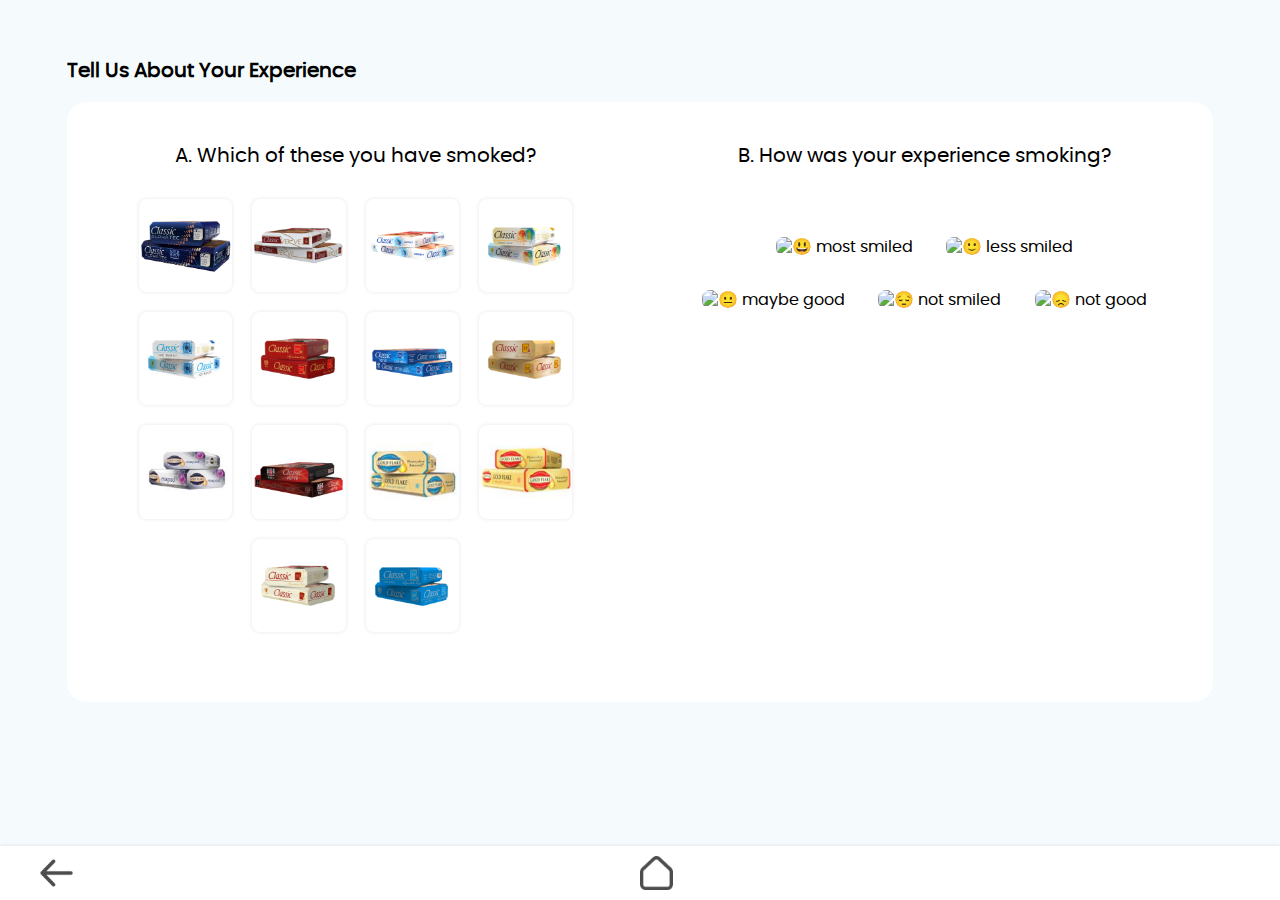
==== feedback_page.html @ 3238bb45 "Add files via upload" ====
<!DOCTYPE html>
<html lang="en">

<head>
    <meta charset="UTF-8">
    <meta http-equiv="X-UA-Compatible" content="IE=edge">
    <meta name="viewport" content="width=device-width, initial-scale=1.0">
    <meta http-equiv="Permissions-Policy" content="interest-cohort=()">
    <title>Feedback Page</title>
    <link rel="stylesheet" href="style.css">
    <script src="https://cdn.jsdelivr.net/npm/@supabase/supabase-js@2"></script>


</head>

<body>
    <Section class="wrapper feedback_page_wrapper show">
        <section class="container display_flex_col feedback_page">
            <div class="headingdiv">
                <h1>Tell Us About Your Experience</h1>
            </div>

            <div class="maindiv display_flex">


                <div class=" inside_div display_flex_col" id="">
                    <h2>A. Which of these you have smoked?</h2>
                    <div class="first_div display_flex">
                        <img class="feeback_img_outline" src="classic_alphatec_mini.png" alt="Classic Alphatec">
                        <img class="feeback_img_outline" src="classic_verve_mini.png" alt="Classic Verve">
                        <img class="feeback_img_outline" src="classic_connect_mini.png" alt="Classic Connect">
                        <img class="feeback_img_outline" src="classic_double_burst_mini.png" alt="Classic Double Burst">
                    </div>
                    <div class="first_div display_flex">
                        <img class="feeback_img_outline" src="classic_ice_burst_mini.png" alt="Classic Ice Burst">
                        <img class="feeback_img_outline" src="classic_rich_taste_mini.png" alt="Classic Rich Taste">
                        <img class="feeback_img_outline" src="classic_verve_ls_mini.png" alt="Classic Verve LS">
                        <img class="feeback_img_outline" src="classic_refined_taste_mini.png"
                            alt="Classic Refine Taste">
                    </div>
                    <div class="first_div display_flex">
                        <img class="feeback_img_outline" src="goldflake_mixpod_mini.png" alt="Gold Flake Mixpod">
                        <img class="feeback_img_outline" src="classic_verve_red_mini.png" alt="Classic Verve Red">
                        <img class="feeback_img_outline" src="goldflake_blue_mini.png" alt="Gold Flake Blue">
                        <img class="feeback_img_outline" src="goldflake_red_mini.png" alt="Gold Flake Red">
                    </div>
                    <div class="first_div display_flex">

                        <img class="feeback_img_outline" src="classic_balanced_taste_mini.png"
                            alt="Classic Balanced Taste">

                        <img class="feeback_img_outline" src="classic_low_smell_mini.png" alt="Classic Low Smell">
                    </div>


                </div>
                <div class=" inside_div display_flex_col" id="">
                    <h2 id="ciagrette_feedback_name">B. How was your experience smoking?</h2>

                    <div class="first_div display_flex">
                        <picture class="feedback_redirect feedback_page_emoji">
                            <source srcset="https://fonts.gstatic.com/s/e/notoemoji/latest/1f603/512.webp"
                                type="image/webp">
                            <img src="https://fonts.gstatic.com/s/e/notoemoji/latest/1f603/512.gif" alt="😃 most smiled"
                                width="32" height="32">
                        </picture>
                        <picture class="feedback_redirect feedback_page_emoji">
                            <source srcset="https://fonts.gstatic.com/s/e/notoemoji/latest/1f642/512.webp"
                                type="image/webp">
                            <img src="https://fonts.gstatic.com/s/e/notoemoji/latest/1f642/512.gif" alt="🙂 less smiled"
                                width="32" height="32">
                        </picture>
                        <picture class="feedback_redirect feedback_page_emoji">
                            <source srcset="https://fonts.gstatic.com/s/e/notoemoji/latest/1f610/512.webp"
                                type="image/webp">
                            <img src="https://fonts.gstatic.com/s/e/notoemoji/latest/1f610/512.gif" alt="😐 maybe good"
                                width="32" height="32">
                        </picture>
                        <picture class="feedback_redirect feedback_page_emoji">
                            <source srcset="https://fonts.gstatic.com/s/e/notoemoji/latest/1f614/512.webp"
                                type="image/webp">
                            <img src="https://fonts.gstatic.com/s/e/notoemoji/latest/1f614/512.gif" alt="😔 not smiled"
                                width="32" height="32">
                        </picture>
                        <picture class="feedback_redirect feedback_page_emoji">
                            <source srcset="https://fonts.gstatic.com/s/e/notoemoji/latest/1f61e/512.webp"
                                type="image/webp">
                            <img src="https://fonts.gstatic.com/s/e/notoemoji/latest/1f61e/512.gif" alt="😞 not good"
                                width="32" height="32">
                        </picture>
                    </div>

                </div>

            </div>
        </section>
        <section class="fixed_bar display_flex">
            <img src="Arrow 2.png" class="homeicons" alt="">
            <img src="homeicon.png" class="homeicons" alt="">
            <img src="" alt="">
        </section>
    </Section>





    <Section class="wrapper tellus_more_page">
        <section class="container display_flex_col tellus_more">
            <div class="headingdiv">
                <h1>Tell Us More</h1>
            </div>



            <div class="maindiv display_flex">

                <div class=" inside_div " id="">
                    <h2>A. How was your shopping experience?</h2>
                    <div class="first_div display_flex">
                        <picture class="shopping_experience">
                            <source srcset="https://fonts.gstatic.com/s/e/notoemoji/latest/1f603/512.webp"
                                type="image/webp">
                            <img src="https://fonts.gstatic.com/s/e/notoemoji/latest/1f603/512.gif" alt="😃 most smiled"
                                width="32" height="32" alt="most smiled">
                        </picture>
                        <picture class="shopping_experience">
                            <source srcset="https://fonts.gstatic.com/s/e/notoemoji/latest/1f642/512.webp"
                                type="image/webp">
                            <img src="https://fonts.gstatic.com/s/e/notoemoji/latest/1f642/512.gif" alt="🙂 less smiled"
                                width="32" height="32" alt="less smiled">
                        </picture>
                        <picture class="shopping_experience">
                            <source srcset="https://fonts.gstatic.com/s/e/notoemoji/latest/1f610/512.webp"
                                type="image/webp">
                            <img src="https://fonts.gstatic.com/s/e/notoemoji/latest/1f610/512.gif" alt="😐 maybe good"
                                width="32" height="32" alt="smiled">
                        </picture>
                        <picture class="shopping_experience">
                            <source srcset="https://fonts.gstatic.com/s/e/notoemoji/latest/1f614/512.webp"
                                type="image/webp">
                            <img src="https://fonts.gstatic.com/s/e/notoemoji/latest/1f614/512.gif" alt="😔 not smiled"
                                width="32" height="32" alt="not smiled">
                        </picture>
                        <picture class="shopping_experience">
                            <source srcset="https://fonts.gstatic.com/s/e/notoemoji/latest/1f61e/512.webp"
                                type="image/webp">
                            <img src="https://fonts.gstatic.com/s/e/notoemoji/latest/1f61e/512.gif" alt="😞 not good"
                                width="32" height="32" alt="not good">
                        </picture>
                    </div>
                </div>
            </div>


            <div class="maindiv display_flex">
                <div class=" inside_div ">
                    <h2>B. Did you get what you wanted?</h2>
                    <div class="first_div display_flex">
                        <div>
                            <input type="radio" class="want" id="wantyes" value="yes" name="wanted">
                            <label for="wantyes">Yes</label>
                        </div>
                        <div>
                            <input type="radio" class="want" id="wantno" value="no" name="wanted">
                            <label for="wantno">No</label>
                        </div>
                    </div>
                </div>

                <div class=" inside_div ">
                    <h2>C. Would you like us to contact you for feedback?</h2>
                    <div class="first_div display_flex">
                        <div>
                            <input type="radio" class="feed_want" id="feedback_wantyes" value="yes"
                                name="feedback_wanted">
                            <label for="feedback_wantyes">Yes</label>
                        </div>
                        <div>
                            <input type="radio" class="feed_want" id="feedback_wantno" value="no"
                                name="feedback_wanted">
                            <label for="feedback_wantno">No</label>
                        </div>
                    </div>
                </div>

            </div>




            <div class="maindiv contactDetails display_flex form">

                <div class=" inside_div " id="">
                    <h2>D. Please enter your contact details</h2>
                    <div class="first_div display_flex">
                        <div class="display_flex">
                            <input type="text" class="user_info" id="user_name" value=" " placeholder="Enter Your Name">
                            <input type="text" class="user_info" id="user_number" value=" "
                                placeholder="Enter Your Contact Number">
                        </div>
                    </div>
                    <div class=" buttonDiv display_flex">
                        <button class="sbmbutton">Submit</button>
                    </div>
                </div>
            </div>
            </div>


            <div class="maindiv buttonDiv display_flex" id="no_feedback_submit">
                <button class="sbmbutton" id="no_feedback_submit_button">Submit</button>
            </div>
        </section>



        <section class="fixed_bar display_flex">
            <img src="Arrow 2.png" class="homeicons" alt="">
            <img src="homeicon.png" class="homeicons" alt="">
            <img src="" alt="">
        </section>
    </Section>








    <script src="index.js"></script>
    <script src="fixedbar.js"></script>

</body>

</html>
---- style.css ----
* {
    box-sizing: border-box;
    padding: 0;
    margin: 0;
    scroll-behavior: smooth;
    transition: all 0.5s;
}

html {
    font-family: 'poppinsregular';
    height: 100%;

}

html::before {
    display: none;
}

body {
    height: 100%;
}

@font-face {
    font-family: 'poppinsregular';
    src: url('poppins-regular-webfont.woff2') format('woff2'),
        url('poppins-regular-webfont.woff') format('woff');
    font-weight: normal;
    font-style: normal;
}

@font-face {
    font-family: 'noto_sans_tamilregular';
    src: url('notosanstamil-variablefont_wdthwght-webfont.woff2') format('woff2'),
        url('notosanstamil-variablefont_wdthwght-webfont.woff') format('woff');
    font-weight: normal;
    font-style: normal;


}


/* Global */
p,
h1,
h2,
h3,
h4,
h5,
h6 {
    text-align: center;
}

a {
    text-decoration: none;
    color: #000000;
}


.display_flex {
    display: flex;
    align-items: center;
    justify-content: space-between;
}

.display_flex_col {
    display: flex;
    align-items: center;
    flex-direction: column;
    justify-content: center;
}


.outline_selected {
    border: 2px solid #007dfc;
}

.wrapper {
    width: 100%;
    height: 100%;
    background: #F5FBFC;
    position: relative;
}

.container {
    width: 100%;
    height: calc(100% - 6%);
    padding: calc(30/768 * 100vw) calc(44/768 * 100vw);
}

.inside_div {
    min-width: 25%;
}

.price_font{
    font-family: "noto_sans_tamilregular";
}


/* Hide show functionalty */

.feedback_page_wrapper.show,
.tellus_more_page.show {
    display: block;
}


/* local */

/* homepage */

.homepage .inside_div img {
    width: calc(176/768 * 100vw);
}

.inside_div img {
    width: 100%;
}

.inside_div p {
    width: 100%;
    font-size: calc(20/768 * 100vw);
    font-weight: 600;
    line-height: calc(25/768 * 100vw);
    letter-spacing: 0em;

}


.homepage .inside_div p {
    min-height: calc(50/768 * 100vw);
    font-size: calc(12/768 * 100vw);
}


.latestbuzz_page,
.portfolio_page,
.classic_portfolio,
.goldflake_portfolio {
    position: relative;
}

.latestbuzz_page .inside_div,
.portfolio_page .inside_div,
.feedback_page .inside_div,
.classic_portfolio .inside_div,
.goldflake_portfolio .inside_div,
.tellus_more .inside_div,
.submit .inside_div,
.form .inside_div {
    box-shadow: 0px 0px 4px rgba(0, 0, 0, 0.1);
    border-radius: 4px;
    width: 47%;
    min-height: calc(320/768 * 100vw);
    height: auto;
    background: #fff;
    padding-bottom: calc(30/768 * 100vw);
}

.latestbuzz_page .headingdiv,
.portfolio_page .headingdiv,
.feedback_page .headingdiv,
.tellus_more_page .headingdiv,
.submit_page .headingdiv,
.form_page .headingdiv {
    margin-bottom: calc(10/768 * 100vw);
}

.latestbuzz_page .headingdiv h1,
.portfolio_page .headingdiv h1,
.feedback_page .headingdiv h1,
.classic_portfolio .headingdiv h1,
.goldflake_portfolio .headingdiv h1,
.tellus_more_page .headingdiv h1,
.submit_page .headingdiv h1,
.form_page .headingdiv h1 {
    text-align: left;
    font-size: calc(12/768 * 100vw);
    line-height: calc(45/1920 * 100vw);
}

.latestbuzz_page div,
.portfolio_page div,
.feedback_page div,
.classic_portfolio div,
.goldflake_portfolio div,
.tellus_more_page div,
.submit_page div,
.form_page div {
    width: 100%;
}

.latestbuzz_page .second_div {
    padding: calc(0/768 * 100vw) calc(30/768 * 100vw);
}

.latestbuzz_page .third_div {
    padding: calc(0/768 * 100vw) calc(30/768 * 100vw);
}

.latestbuzz_page .inside_div div p,
.portfolio_page .inside_div div p,
.feedback_page .inside_div div p,
.classic_portfolio .inside_div div p,
.goldflake_portfolio .inside_div div p,
.tellus_more .inside_div div p,
.submit .inside_div div p,
.form .inside_div div p {
    line-height: calc(26/768 * 100vw);
    font-weight: 400;
    width: auto;
}

.latestbuzz_page .inside_div .first_div {
    height: 60% !important;
    width: 100%;
    padding: calc(0/768 * 100vw) calc(20/768 * 100vw);
}

.latestbuzz_page .first_div img,
.classic_portfolio .first_div img,
.goldflake_portfolio .first_div img {
    height: 100% !important;
    width: 100% !important;

}

.latestbuzz_page .inside_div h2,
.portfolio_page .inside_div h2,
.feedback_page .inside_div h2,
.classic_portfolio .inside_div h2,
.goldflake_portfolio .inside_div h2,
.tellus_more .inside_div h2,
.submit .inside_div h2,
.form .inside_div h2 {
    font-size: calc(20/768 * 100vw);
    line-height: calc(26/768 * 100vw);
    font-weight: 400;
}

.latestbuzz_page .inside_div>.third_div p {
    font-size: calc(12/768 * 100vw);
    text-align: left;
}

.latestbuzz_page .inside_div>.third_div img {
    width: calc(100.6/768 * 100vw);
}





/* portfolio page */

.portfolio_page .maindiv:nth-child(4) .inside_div {
    margin-right: 0 !important;
}

.portfolio_page .inside_div:nth-child(1),
.portfolio_page .inside_div:nth-child(2) {
    height: 100% !important;
    padding-bottom: 0;
}

.portfolio_page .inside_div:nth-child(1) .first_div,
.portfolio_page .inside_div:nth-child(2) .first_div {
    height: 100% !important;
    width: 100% !important;
}

.portfolio_page .inside_div:nth-child(1) .first_div img,
.portfolio_page .inside_div:nth-child(2) .first_div img {
    height: 100% !important;
    border-radius: 4px;
}

.feedback_page_wrapper {
    display: none;
}

.feedback_page.container {
    height: calc(100vh - 32px) !important;
    border-radius: 20px;
    justify-content: flex-start;
}

.feedback_page {
    padding: calc(33.3/768 * 100vw) calc(40/768 * 100vw);
}

.feedback_page .maindiv {
    background: #fff;
    padding: calc(20/768 * 100vw) calc(22/768 * 100vw);
    align-items: unset;
}

.feedback_page .maindiv .inside_div:nth-child(2) {
    position: relative;
}

.feedback_page .inside_div .first_div.display_flex {
    justify-content: center;
}

.feedback_page .inside_div {
    background: none;
    box-shadow: none;
    padding-bottom: 0;
    justify-content: flex-start;
}

.feedback_page .inside_div h2 {
    font-size: calc(12/768 * 100vw);
    margin-bottom: 10px;
}

.feedback_page .maindiv .inside_div .first_div img {
    width: calc(56/768 * 100vw);
    height: calc(56/768 * 100vw);
    border-radius: 8px;
    box-shadow: 0px 0px 4px rgba(0, 0, 0, 0.1);
    background: #fff;
    margin: calc(6/768 * 100vw);
    object-fit: contain;
}

.feedback_page .maindiv {
    border-radius: 20px;
}

.feedback_page .inside_div:nth-child(2) .first_div {
    justify-content: center;
    flex-wrap: wrap;
    max-width: calc(340/900 * 100vw);
    position: absolute;
    top: 16%;
}

.feedback_page .inside_div:nth-child(2) .first_div img {
    width: calc(76/768 * 100vw);
    height: calc(76/768 * 100vw);
    box-shadow: none;
    margin: calc(10/768 * 100vw);
}


/* .classic_portfolio */

.classic_portfolio .maindiv:nth-child(4) .inside_div:nth-child(2) {
    margin-right: 0;
}

.classic_portfolio.container,
.goldflake_portfolio.container,
.tellus_more.containers,
.submit.containers {
    height: auto;
    padding: 0 calc(44/768 * 100vw) calc(30/768 * 100vw) calc(44/768 * 100vw);
}

.classic_portfolio .inside_div,
.goldflake_portfolio .inside_div,
.tellus_more .inside_div,
.submit .inside_div,
.form .inside_div {
    min-width: 200px;
    width: 45%;
    min-height: calc(162.8/900 * 100vw);
    height: auto;
    padding: calc(10/768 * 100vw);
    margin-bottom: calc(31.8/768 * 100vw);
    ;
}

.classic_portfolio .inside_div,
.goldflake_portfolio .inside_div {

    height: calc(139/768 * 100vw);
    margin-bottom: calc(40/768 * 100vw);

}

.tellus_more .maindiv:nth-of-type(3) .inside_div,
.submit .inside_div:nth-child(2),
.form .inside_div:nth-child(2) {
    height: calc(105.6/900 * 100vw);
}

.wrapper.classic_portfolio_page .headingdiv,
.wrapper.goldflake_page .headingdiv {
    position: sticky;
    top: 0;
    z-index: 99;
    padding: calc(30/768 * 100vw) calc(44/768 * 100vw);
    height: 50px;
    background: #F5FBFC;
    align-items: unset;
}

.classic_portfolio_page .headingdiv h1,
.goldflake_page .headingdiv h1 {
    text-align: left;
    font-size: calc(12/768 * 100vw);
    line-height: calc(45/768 * 100vw);
}

.classic_portfolio .inside_div .first_div,
.goldflake_portfolio .inside_div .first_div,
.tellus_more .inside_div .first_div,
.submit .inside_div .first_div,
.form .inside_div .first_div {
    padding: 0;
    height: 70%;
}

.classic_portfolio .inside_div .first_div img,
.goldflake_portfolio .inside_div .first_div img {
    max-width: calc(180/768 * 100vw);
    display: block;
    margin: 0 auto;
}

.classic_portfolio .inside_div:nth-child(2) {
    margin: 0 calc(40/768 * 100vw) calc(40/768 * 100vw) calc(40/768 * 100vw);
}

.classic_portfolio .inside_div .second_div,
.goldflake_portfolio .inside_div .second_div,
.tellus_more .inside_div .second_div,
.submit .inside_div .second_div,
.form .inside_div .second_div {
    padding: 0 14px 0 14px;
}

.classic_portfolio .inside_div h2,
.goldflake_portfolio .inside_div h2,
.tellus_more .inside_div h2,
.submit .inside_div h2,
.form .inside_div h2 {
    line-height: 18px;
}

.classic_portfolio .inside_div div p,
.goldflake_portfolio .inside_div div p,
.tellus_more .inside_div div p,
.submit .inside_div div p,
.form .inside_div div p {
    line-height: 14.8px;
}

.classic_portfolio .inside_div h2,
.classic_portfolio .inside_div p,
.goldflake_portfolio .inside_div h2,
.goldflake_portfolio .inside_div p,
.tellus_more .inside_div h2,
.tellus_more .inside_div p,
.submit .inside_div h2,
.submit .inside_div p,
.form .inside_div h2,
.form .inside_div p {
    min-height: 0;
    font-size: calc(12/768 * 100vw);
}

.moreitemsarrow {
    position: fixed;
    bottom: 6%;
    z-index: 99;
    padding: 0 calc(40/768 * 100vw);
    height: calc(20/768 * 100vw);
    background: #F5FBFC;
    justify-content: center;
    width: 100%;
}

.moreitemsarrow img {
    width: calc(32/768 * 100vw);
    margin-left: calc(20/768 * 100vw);
}



/* gold flake */
.goldflake_portfolio {
    justify-content: center;
}


/* tell us more */
.tellus_more_page {
    display: none;
}

.tellus_more,
.submit,
.form {
    justify-content: flex-start;
}

.tellus_more.container,
.submit.container,
.form.container {
    padding: calc(33.3/768 * 100vw) calc(40/768 * 100vw);
    height: calc(100% - 32px);
}

.tellus_more .inside_div,
.form .inside_div {
    padding: calc(41.6/768 * 100vw) calc(20/900 * 100vw);
    width: 100%;
}

.submit .inside_div {
    padding: calc(32/768 * 100vw) calc(20/900 * 100vw);
}

.tellus_more .inside_div:nth-child(2),
.submit .inside_div:nth-child(2),
.form .inside_div:nth-child(2) {
    margin: 0 0px calc(31.8/768 * 100vw) 20px;
}

.tellus_more .inside_div .first_div,
.submit .inside_div .first_div {
    padding: calc(4/768 * 100vw) calc(50/768 * 100vw);
    ;
}

.form .maindiv:nth-of-type(3) .first_div div input,
.tellus_more .maindiv:nth-of-type(3) .first_div div input,
.submit .maindiv:nth-of-type(3) .first_div div input {

    height: calc(24/768 * 100vw);
    vertical-align: middle;
    width: calc(24/768 * 100vw);
    margin-right: 5px;

}

.form .maindiv:nth-of-type(3) .first_div div label,
.tellus_more .maindiv:nth-of-type(3) .first_div div label,
.submit .maindiv:nth-of-type(3) .first_div div label {
    font-size: calc(16/900 * 100vw);
}

.tellus_more .inside_div .first_div img,
.submit .inside_div .first_div img,
.form .inside_div .first_div img {
    height: calc(82/900 * 100vw);
    width: calc(82/900 * 100vw);
}

.tellus_more .inside_div h2,
.submit .inside_div h2,
.form .inside_div h2 {
    text-align: left !important;
    line-height: calc(18/768 * 100vw);
}



.submit .inside_div,
.form .inside_div {
    margin-bottom: calc(22/768 * 100vw) !important;
    width: 100% !important;
}

.submit .maindiv:nth-of-type(3) .inside_div
    {
    min-height: calc(130/900 * 100vw);
    height: calc(140/900 * 100vw);
}

.submit .maindiv:nth-of-type(3) .inside_div .first_div,
.form .maindiv:nth-of-type(3) .inside_div .first_div {
    padding: calc(4/768 * 100vw) calc(40/768 * 100vw);
}

.submit .buttonDiv,
.form .buttonDiv {
    padding: 0 20px;
}

.sbmbutton {
    background: linear-gradient(270deg, #447AEC 0%, #2A5CDC 100%);
    border: 2px solid rgba(0, 0, 0, 0.1);
    box-shadow: inset 0px 0px 20px rgba(0, 0, 0, 0.1);
    border-radius: 4px;
    width: 100%;
    color: white;
    padding: calc(4/768 * 100vw);
    font-weight: 600;
    font-size: calc(12/768 * 100vw);
    line-height: calc(18/768 * 100vw);
}


.form .maindiv:nth-of-type(4) .first_div div input {
    background: #F5FBFC;
    border: 2px solid rgba(0, 0, 0, 0.1);
    box-shadow: inset 0px 0px 20px rgba(0, 0, 0, 0.1);
    border-radius: 4px;
    padding: calc(4/768 * 100vw) calc(20/768 * 100vw);
    background: #F5FBFC;
    box-shadow: 0px 0px 20px 0px #0000001A inset;
    font-size: calc(12/768 * 100vw);

}

.form .maindiv:nth-of-type(4) .first_div div input::placeholder {
    color: white;
}

.contactDetails,
#no_feedback_submit {
    display: none;
}

.form .inside_div .first_div input::placeholder {
    color: #000000 50%;
}

.form .inside_div {
    padding: calc(18.9/900 * 100vw) calc(20/900 * 100vw);
    margin-bottom: calc(10/900 * 100vw) !important;
}

.form .maindiv:nth-of-type(3) .inside_div,
.tellus_more .maindiv:nth-of-type(3) .inside_div {
    padding: calc(17/900 * 100vw) calc(10/900 * 100vw) calc(17/900 * 100vw) calc(17/900 * 100vw);
}

.form .maindiv:nth-of-type(4) .inside_div {
    justify-content: space-between;
}

.form .maindiv:nth-of-type(4) .inside_div .first_div {
    padding: calc(11.3/900 * 100vw) 0;
    height: 45%;
}

.form .maindiv:nth-of-type(4) .inside_div .first_div input {
    width: 45%;
}

.form .buttonDiv {
    padding: 0;
}

.form .buttonDiv .sbmbutton {
    background: #B3B3B3;
}

.form .maindiv:nth-of-type(2) .inside_div {
    min-height: calc(144.6/900 * 100vw);
    height: auto;
}

.form .inside_div .first_div {
    padding: calc(4/900 * 100vw) calc(40/900 * 100vw);
}

.form .maindiv:nth-of-type(3) .inside_div {
    min-height: calc(107.6/900 * 100vw);
}

.submit .maindiv:nth-of-type(3) .inside_div {
    min-height: calc(147.6/900 * 100vw);
    padding: calc(26.6/768 * 100vw) calc(10/900 * 100vw) calc(26.6/768 * 100vw) calc(17/900 * 100vw);
}

.form .maindiv:nth-of-type(4) .inside_div {
    min-height: calc(117.6/900 * 100vw);
    height: auto;

}


.fixed_bar {
    position: fixed;
    height: 6%;
    width: 100vw;
    bottom: 0;
    border-radius: 0px;
    padding: 10px 40px 10px 40px;
    background: #FFFFFF;
    box-shadow: 0px 0px 4px rgba(0, 0, 0, 0.1);

}

.homeicons {
    width: calc(20/768 * 100vw);
}

.thanku {
    justify-content: center;
}

.thanku h1 {
    font-size: calc(12/768 * 100vw);
}
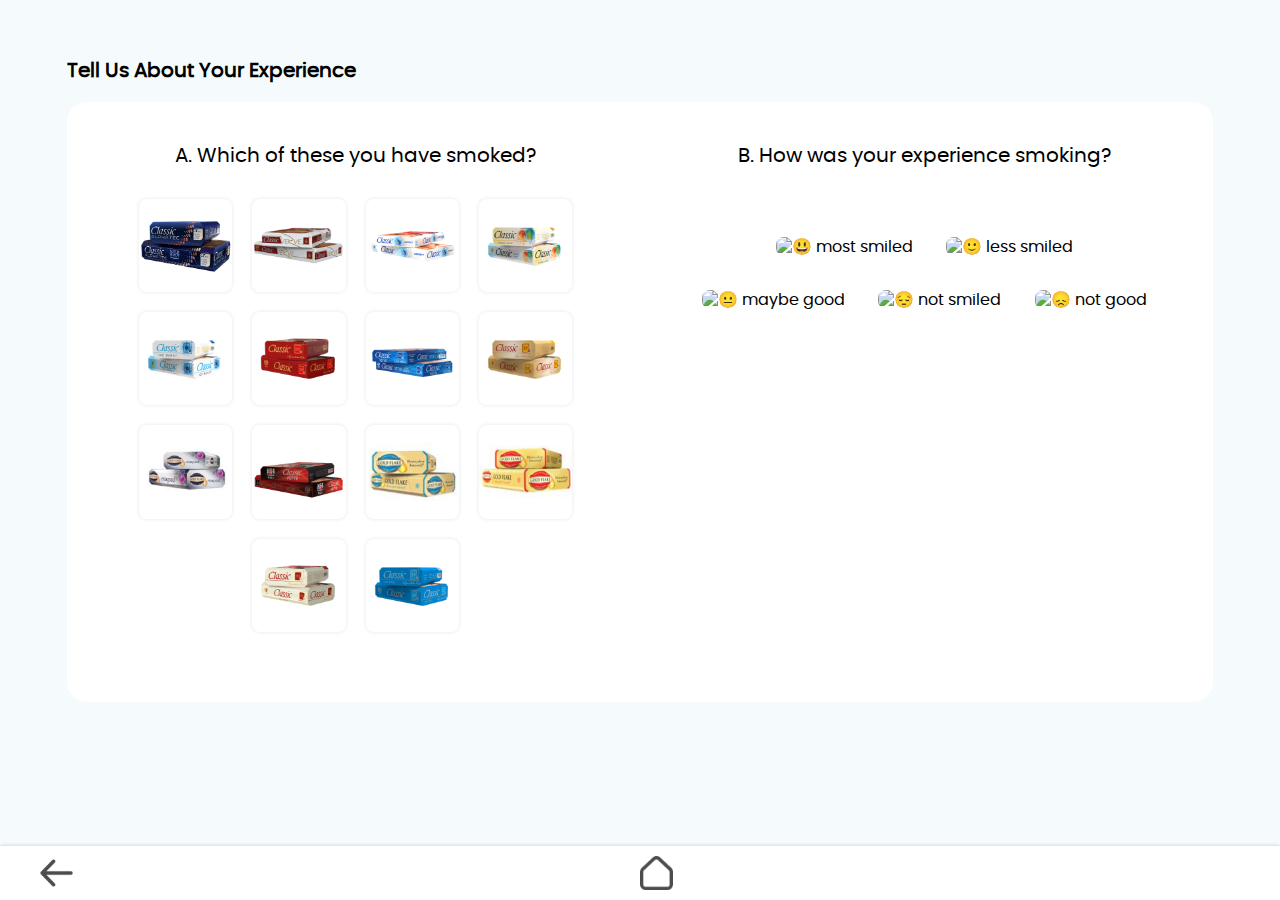
==== commit 5ce53613: "Update feedback_page.html" ====
--- a/feedback_page.html
+++ b/feedback_page.html
@@ -213,25 +213,43 @@
             </div>
         </section>
 
-
-
-        <section class="fixed_bar display_flex">
+    </Section>
+
+         <section class="fixed_bar display_flex">
             <img src="Arrow 2.png" class="homeicons" alt="">
             <img src="homeicon.png" class="homeicons" alt="">
             <img src="" alt="">
         </section>
-    </Section>
-
-
-
-
-
+
+
+    <script>
+
+
+        let localback = document.querySelector(".fixed_bar ").children[0]
+        let home = document.querySelector(".fixed_bar ").children[1]
+
+        localback.addEventListener("click", () => {
+            if (tellus_more_page.classList.contains("show")) {
+                tellus_more_page.classList.remove("show")
+                feedback_page_hide.classList.add("show")       //getting back to the previous section if the second section is displayed
+            }
+            else {
+                history.go(-1)                                 //getting back to the previous page if the first section is displayed
+            }
+        })
+
+        home.addEventListener("click", () => {
+            window.location.href = 'index.html';
+        })
+
+
+    </script>
 
 
 
     <script src="index.js"></script>
-    <script src="fixedbar.js"></script>
+   
 
 </body>
 
-</html>+</html>
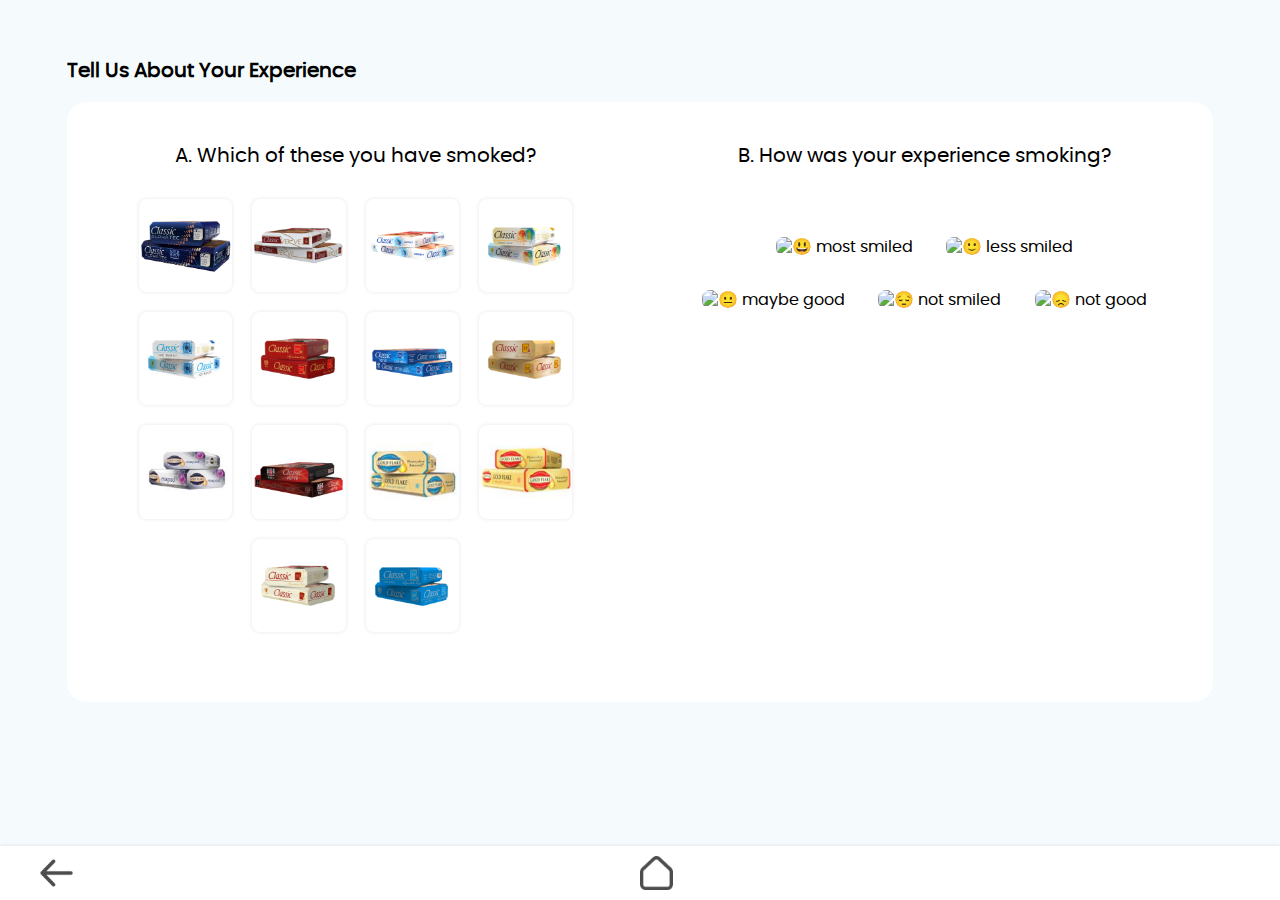
==== commit 36104ee4: "Update feedback_page.html" ====
--- a/feedback_page.html
+++ b/feedback_page.html
@@ -94,11 +94,11 @@
 
             </div>
         </section>
-        <section class="fixed_bar display_flex">
+<!--         <section class="fixed_bar display_flex">
             <img src="Arrow 2.png" class="homeicons" alt="">
             <img src="homeicon.png" class="homeicons" alt="">
             <img src="" alt="">
-        </section>
+        </section> -->
     </Section>
 
 
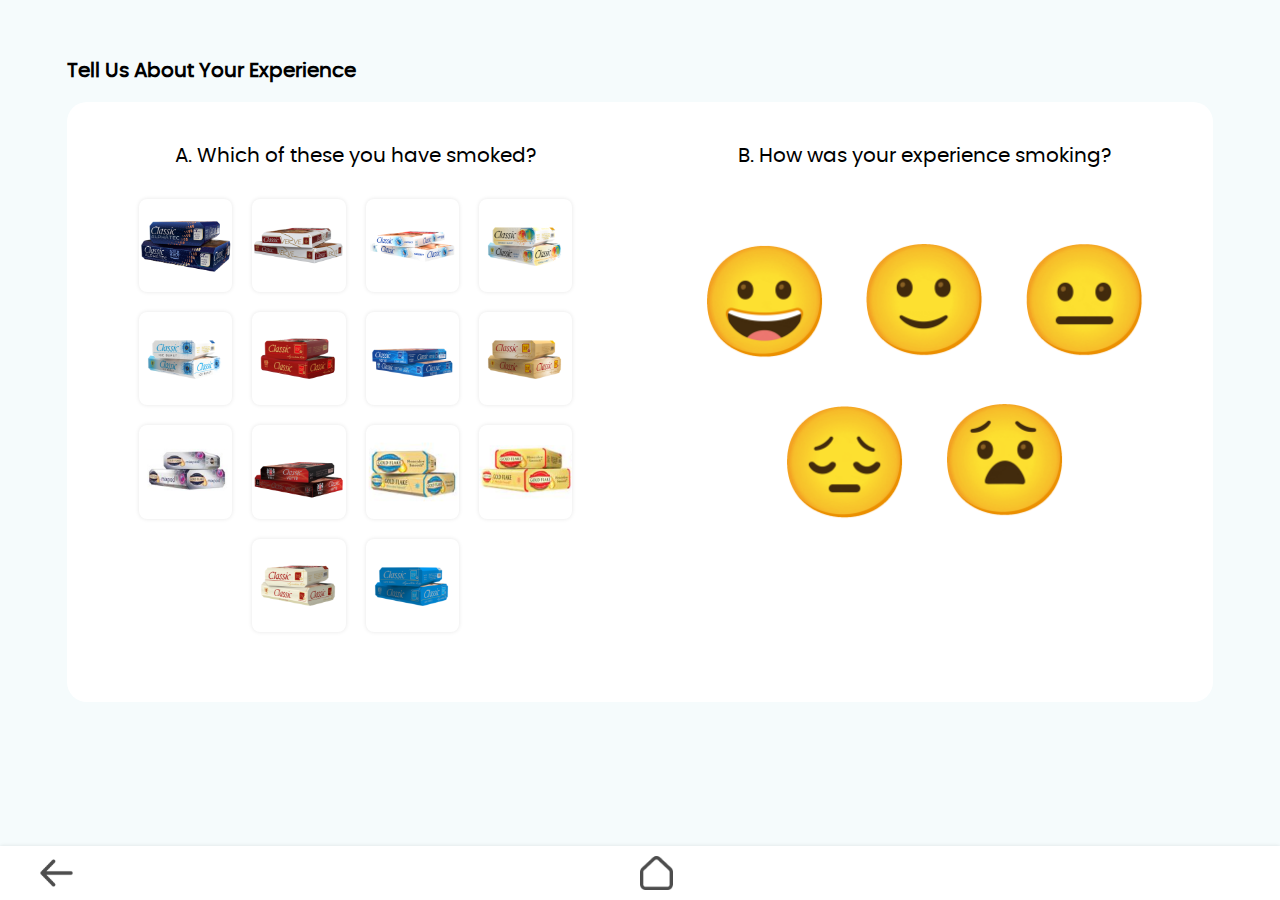
==== commit 1bb2cc95: "Update feedback_page.html" ====
--- a/feedback_page.html
+++ b/feedback_page.html
@@ -59,34 +59,19 @@
 
                     <div class="first_div display_flex">
                         <picture class="feedback_redirect feedback_page_emoji">
-                            <source srcset="https://fonts.gstatic.com/s/e/notoemoji/latest/1f603/512.webp"
-                                type="image/webp">
-                            <img src="https://fonts.gstatic.com/s/e/notoemoji/latest/1f603/512.gif" alt="😃 most smiled"
-                                width="32" height="32">
-                        </picture>
-                        <picture class="feedback_redirect feedback_page_emoji">
-                            <source srcset="https://fonts.gstatic.com/s/e/notoemoji/latest/1f642/512.webp"
-                                type="image/webp">
-                            <img src="https://fonts.gstatic.com/s/e/notoemoji/latest/1f642/512.gif" alt="🙂 less smiled"
-                                width="32" height="32">
-                        </picture>
-                        <picture class="feedback_redirect feedback_page_emoji">
-                            <source srcset="https://fonts.gstatic.com/s/e/notoemoji/latest/1f610/512.webp"
-                                type="image/webp">
-                            <img src="https://fonts.gstatic.com/s/e/notoemoji/latest/1f610/512.gif" alt="😐 maybe good"
-                                width="32" height="32">
-                        </picture>
-                        <picture class="feedback_redirect feedback_page_emoji">
-                            <source srcset="https://fonts.gstatic.com/s/e/notoemoji/latest/1f614/512.webp"
-                                type="image/webp">
-                            <img src="https://fonts.gstatic.com/s/e/notoemoji/latest/1f614/512.gif" alt="😔 not smiled"
-                                width="32" height="32">
-                        </picture>
-                        <picture class="feedback_redirect feedback_page_emoji">
-                            <source srcset="https://fonts.gstatic.com/s/e/notoemoji/latest/1f61e/512.webp"
-                                type="image/webp">
-                            <img src="https://fonts.gstatic.com/s/e/notoemoji/latest/1f61e/512.gif" alt="😞 not good"
-                                width="32" height="32">
+                            <img src="mostsmile.gif" alt="😃 most smiled" width="32" height="32">
+                        </picture>
+                        <picture class="feedback_redirect feedback_page_emoji">
+                            <img src="slightlyHappy.gif" alt="🙂 less smiled" width="32" height="32">
+                        </picture>
+                        <picture class="feedback_redirect feedback_page_emoji">
+                            <img src="neutralFace.gif" alt="😐 maybe good" width="32" height="32">
+                        </picture>
+                        <picture class="feedback_redirect feedback_page_emoji">
+                            <img src="pensiveFace.gif" alt="😔 not smiled" width="32" height="32">
+                        </picture>
+                        <picture class="feedback_redirect feedback_page_emoji">
+                            <img src="sadFace.gif" alt="😞 not good" width="32" height="32">
                         </picture>
                     </div>
 
@@ -94,7 +79,7 @@
 
             </div>
         </section>
-<!--         <section class="fixed_bar display_flex">
+        <!-- <section class="fixed_bar display_flex">
             <img src="Arrow 2.png" class="homeicons" alt="">
             <img src="homeicon.png" class="homeicons" alt="">
             <img src="" alt="">
@@ -119,34 +104,19 @@
                     <h2>A. How was your shopping experience?</h2>
                     <div class="first_div display_flex">
                         <picture class="shopping_experience">
-                            <source srcset="https://fonts.gstatic.com/s/e/notoemoji/latest/1f603/512.webp"
-                                type="image/webp">
-                            <img src="https://fonts.gstatic.com/s/e/notoemoji/latest/1f603/512.gif" alt="😃 most smiled"
-                                width="32" height="32" alt="most smiled">
-                        </picture>
-                        <picture class="shopping_experience">
-                            <source srcset="https://fonts.gstatic.com/s/e/notoemoji/latest/1f642/512.webp"
-                                type="image/webp">
-                            <img src="https://fonts.gstatic.com/s/e/notoemoji/latest/1f642/512.gif" alt="🙂 less smiled"
-                                width="32" height="32" alt="less smiled">
-                        </picture>
-                        <picture class="shopping_experience">
-                            <source srcset="https://fonts.gstatic.com/s/e/notoemoji/latest/1f610/512.webp"
-                                type="image/webp">
-                            <img src="https://fonts.gstatic.com/s/e/notoemoji/latest/1f610/512.gif" alt="😐 maybe good"
-                                width="32" height="32" alt="smiled">
-                        </picture>
-                        <picture class="shopping_experience">
-                            <source srcset="https://fonts.gstatic.com/s/e/notoemoji/latest/1f614/512.webp"
-                                type="image/webp">
-                            <img src="https://fonts.gstatic.com/s/e/notoemoji/latest/1f614/512.gif" alt="😔 not smiled"
-                                width="32" height="32" alt="not smiled">
-                        </picture>
-                        <picture class="shopping_experience">
-                            <source srcset="https://fonts.gstatic.com/s/e/notoemoji/latest/1f61e/512.webp"
-                                type="image/webp">
-                            <img src="https://fonts.gstatic.com/s/e/notoemoji/latest/1f61e/512.gif" alt="😞 not good"
-                                width="32" height="32" alt="not good">
+                            <img src="mostsmile.gif" alt="😃 most smiled" width="32" height="32">
+                        </picture>
+                        <picture class="shopping_experience">
+                            <img src="slightlyHappy.gif" alt="🙂 less smiled" width="32" height="32">
+                        </picture>
+                        <picture class="shopping_experience">
+                            <img src="neutralFace.gif" alt="😐 maybe good" width="32" height="32">
+                        </picture>
+                        <picture class="shopping_experience">
+                            <img src="pensiveFace.gif" alt="😔 not smiled" width="32" height="32">
+                        </picture>
+                        <picture class="shopping_experience">
+                            <img src="sadFace.gif" alt="😞 not good" width="32" height="32">
                         </picture>
                     </div>
                 </div>
@@ -213,13 +183,16 @@
             </div>
         </section>
 
+
+
     </Section>
 
-         <section class="fixed_bar display_flex">
-            <img src="Arrow 2.png" class="homeicons" alt="">
-            <img src="homeicon.png" class="homeicons" alt="">
-            <img src="" alt="">
-        </section>
+    <section class="fixed_bar display_flex">
+        <img src="Arrow 2.png" class="homeicons" alt="">
+        <img src="homeicon.png" class="homeicons" alt="">
+        <img src="" alt="">
+    </section>
+
 
 
     <script>
@@ -247,8 +220,12 @@
 
 
 
+
+
+
+
+
     <script src="index.js"></script>
-   
 
 </body>
 
